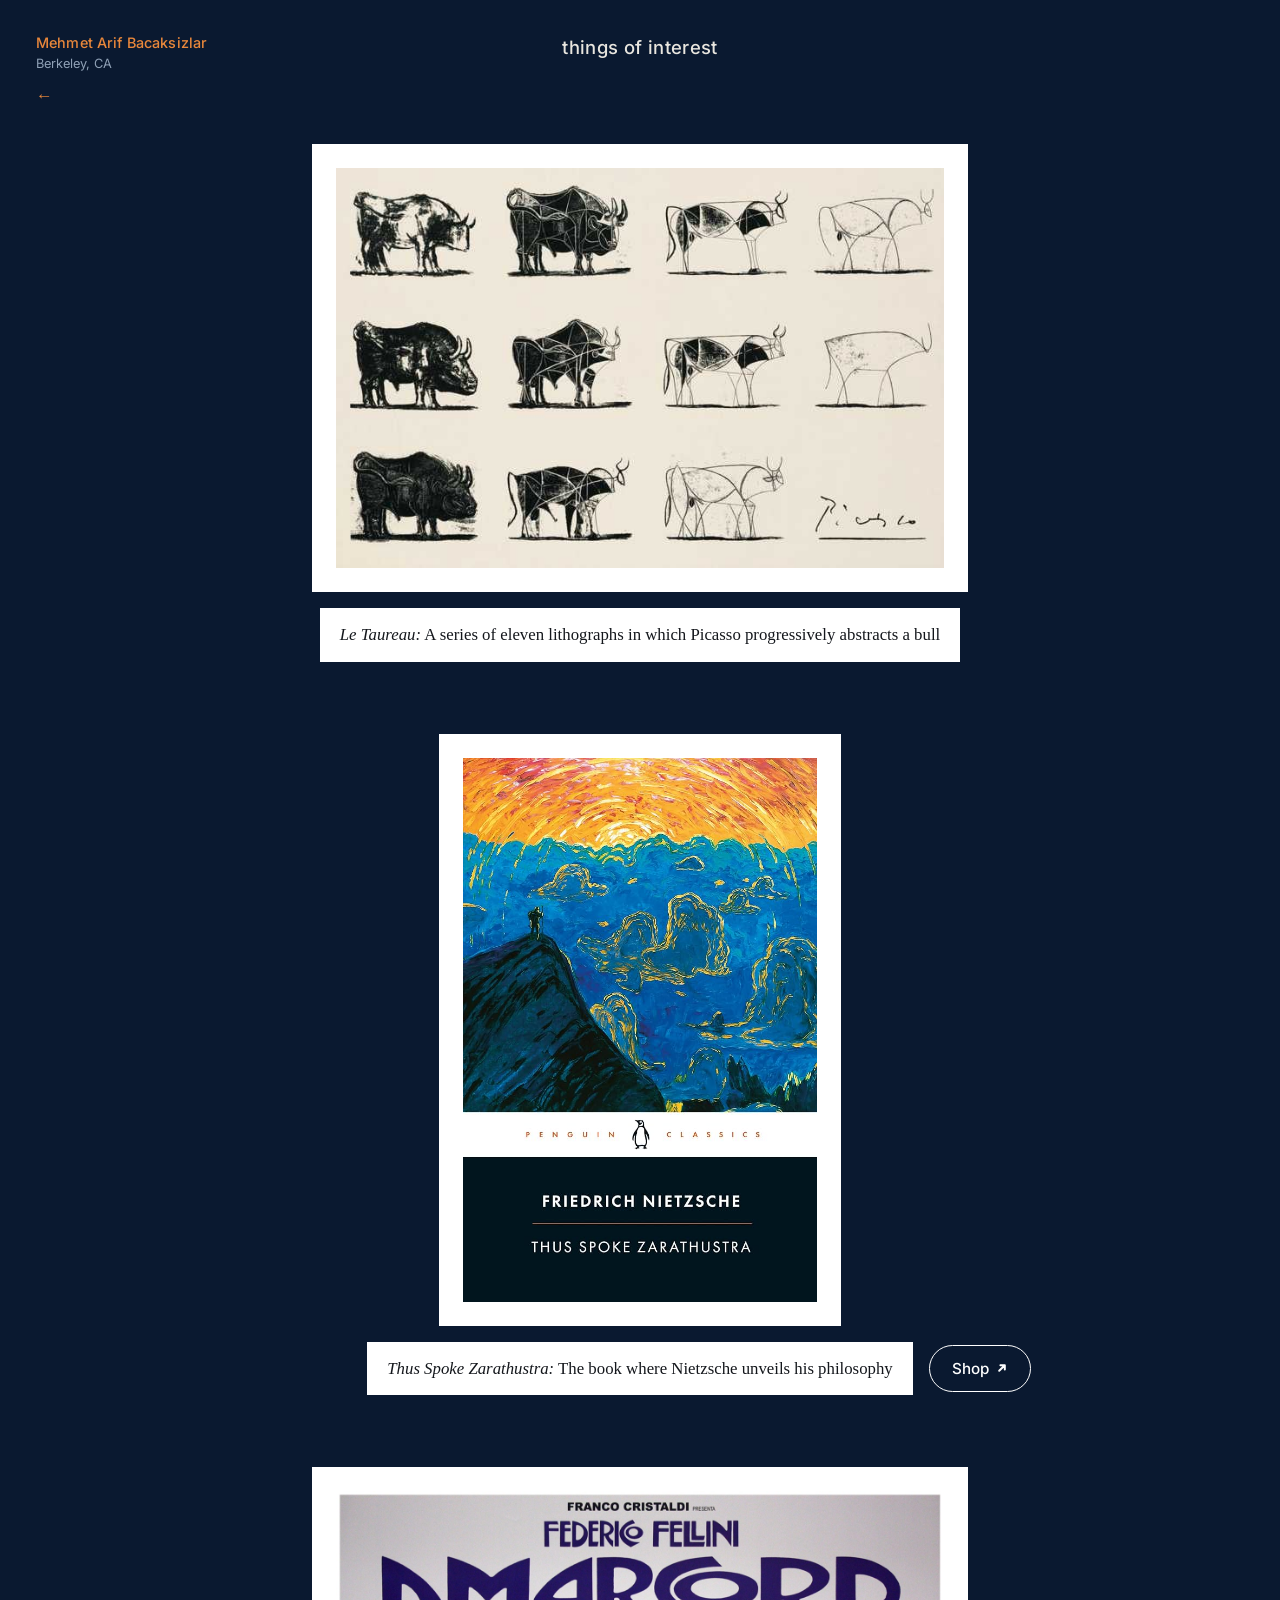
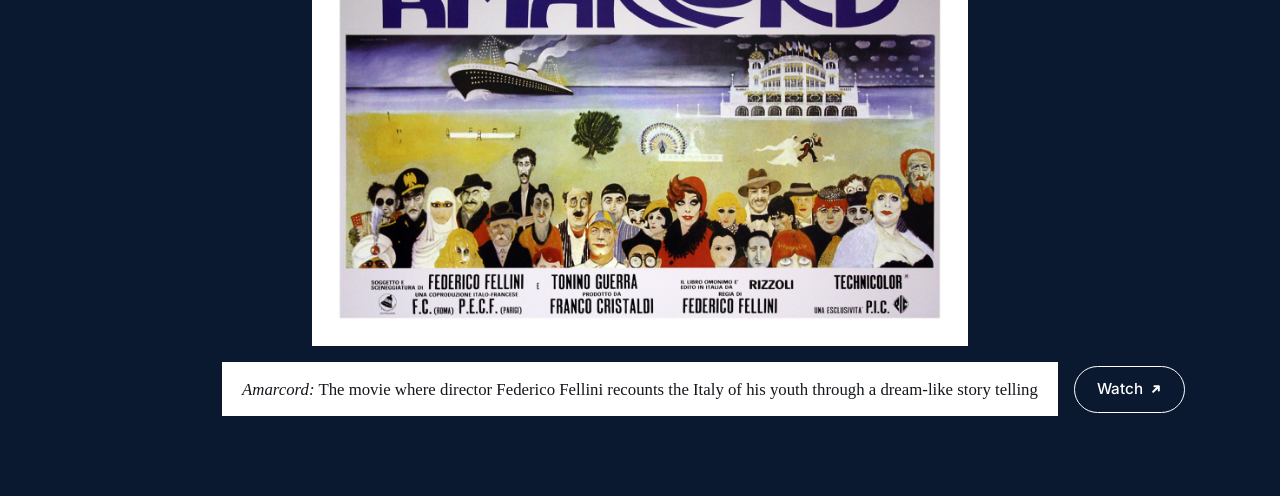
==== toi.html @ ca4d35c6 "Personal site: initial commit" ====
<!DOCTYPE html>
<html lang="en">
<head>
  <meta charset="UTF-8">
  <meta name="viewport" content="width=device-width, initial-scale=1.0">
  <title>t o i — Mehmet Arif Bacaksizlar</title>
  <meta name="description" content="Things of interest — Mehmet Arif Bacaksizlar.">
  <meta name="robots" content="noindex, nofollow">
  <link rel="stylesheet" href="fonts/inter.css">
  <link rel="stylesheet" href="style.css">
</head>
<body>
  <main class="landing gallery">
    <div class="landing-id">
      <a class="name" href="index.html">Mehmet Arif Bacaksizlar</a>
      <div class="place">Berkeley, CA</div>
      <a class="back" href="index.html" aria-label="Back to the main page">&larr;</a>
    </div>
    <h1 class="index-heading page-top">things of interest</h1>
    <div class="toi-item">
      <figure class="toi-frame">
        <img src="images/bull.jpg" alt="Picasso, The Bull — lithograph" width="700" height="460">
      </figure>
      <div class="toi-caption">
        <p><em>Le Taureau:</em> A series of eleven lithographs in which Picasso progressively abstracts a bull</p>
      </div>
    </div>
    <div class="toi-item">
      <figure class="toi-frame">
        <img src="images/zarathustra.jpg" alt="Thus Spoke Zarathustra — book cover" width="652" height="1000">
      </figure>
      <div class="toi-caption-row">
        <div class="toi-caption">
          <p><em>Thus Spoke Zarathustra:</em> The book where Nietzsche unveils his philosophy</p>
        </div>
        <a class="shop" href="https://www.amazon.com/dp/0140441182?lv=shuf&amp;channelId=500&amp;plpRedirect=mhFallback" target="_blank" rel="noopener">Shop <span class="up"><svg width="12" height="12" viewBox="0 0 12 12" aria-hidden="true"><path d="M3.2 8.8 L8.8 3.2 M4.4 3.2 H8.8 V7.6" stroke="currentColor" stroke-width="2" fill="none" stroke-linecap="round" stroke-linejoin="round"/></svg></span></a>
      </div>
    </div>
    <div class="toi-item">
      <figure class="toi-frame">
        <img src="images/amarcord.jpg" alt="Amarcord — Federico Fellini film poster" width="1400" height="992">
      </figure>
      <div class="toi-caption-row">
        <div class="toi-caption">
          <p><em>Amarcord:</em> The movie where director Federico Fellini recounts the Italy of his youth through a dream-like story telling</p>
        </div>
        <a class="shop" href="https://tv.apple.com/us/movie/amarcord/umc.cmc.2xbg32m8ez1rva70lg6f7z6t3" target="_blank" rel="noopener">Watch <span class="up"><svg width="12" height="12" viewBox="0 0 12 12" aria-hidden="true"><path d="M3.2 8.8 L8.8 3.2 M4.4 3.2 H8.8 V7.6" stroke="currentColor" stroke-width="2" fill="none" stroke-linecap="round" stroke-linejoin="round"/></svg></span></a>
      </div>
    </div>
  </main>
</body>
</html>
---- fonts/inter.css ----
/* Inter — self-hosted (from @fontsource/inter, SIL Open Font License).
   Replaces the Google Fonts CDN link so pages render without a third-party
   round trip and work fully offline. */
@font-face {
  font-family: 'Inter';
  font-style: normal;
  font-weight: 400;
  font-display: swap;
  src: url('./inter-latin-400-normal.woff2') format('woff2');
}
@font-face {
  font-family: 'Inter';
  font-style: normal;
  font-weight: 500;
  font-display: swap;
  src: url('./inter-latin-500-normal.woff2') format('woff2');
}
---- style.css ----
/* ==========================================================
   Mehmet Arif Bacaksizlar — personal site
   Minimal, dark navy, literary serif.
   ========================================================== */

:root {
  --navy: #0a1930;          /* page background — dark navy */
  --navy-lifted: #12233f;   /* subtle lifted surface (hovers, rules) */
  --ink: #e9e6df;           /* primary text — warm ivory */
  --ink-essay: #d8cfba;     /* essay body — softer parchment, 11.4:1 on navy */
  --ink-muted: #8fa0b5;     /* secondary text — soft slate */
  --line: #22344f;          /* hairline rules and borders */
  --measure: 41rem;         /* comfortable reading width */
  --sans: "Inter", -apple-system, "Helvetica Neue", Arial, sans-serif;
  --accent: #e8873b;        /* warm orange — complement of the navy */
}

* {
  margin: 0;
  padding: 0;
  box-sizing: border-box;
}

html {
  font-size: 100%;
}

body {
  background: var(--navy);
  color: var(--ink);
  font-family: var(--sans);
  font-weight: 400;
  line-height: 1.7;
  -webkit-font-smoothing: antialiased;
  text-rendering: optimizeLegibility;
}

::selection {
  background: var(--ink);
  color: var(--navy);
}

a {
  color: var(--ink);
  text-decoration: none;
}

/* Present to screen readers, invisible on screen. position:absolute keeps it
   out of the flex flow, so adding one changes no layout anywhere. */
.visually-hidden {
  position: absolute;
  width: 1px;
  height: 1px;
  margin: -1px;
  padding: 0;
  overflow: hidden;
  clip: rect(0 0 0 0);
  clip-path: inset(50%);
  white-space: nowrap;
  border: 0;
}

/* Honour the OS "reduce motion" setting — the hover nudges on the back arrow
   and the Shop button can be unpleasant for motion-sensitive visitors. */
@media (prefers-reduced-motion: reduce) {
  *,
  *::before,
  *::after {
    animation-duration: 0.01ms !important;
    animation-iteration-count: 1 !important;
    transition-duration: 0.01ms !important;
    scroll-behavior: auto !important;
  }
}

/* ----------------------------------------------------------
   Landing page
   ---------------------------------------------------------- */

.landing {
  min-height: 100svh;
  position: relative;
  display: flex;
  align-items: center;
  justify-content: center;
  padding: 2rem;
  font-family: var(--sans);
}

.landing-id {
  position: absolute;
  top: 2rem;
  left: 2.25rem;
  text-align: left;
  line-height: 1.5;
}

.landing-id .name {
  display: block;
  font-size: 0.9rem;
  font-weight: 500;
  letter-spacing: 0.01em;
  color: var(--accent);
}

/* 21.6px tall was under the 24px minimum tap target (WCAG 2.2, 2.5.8).
   The negative margin cancels the padding, so nothing moves on screen. */
a.name {
  padding: 0.1rem 0;
  margin: -0.1rem 0;
}

a.name:hover,
a.name:focus-visible {
  text-decoration: underline;
  text-underline-offset: 4px;
  text-decoration-thickness: 1px;
}

.landing-id .back {
  display: inline-block;
  margin: 0.4rem 0 0 -0.5rem;
  padding: 0.5rem;
  font-size: 1.05rem;
  line-height: 1;
  color: var(--accent);
  transition: transform 0.2s ease;
}

.landing-id .back:hover,
.landing-id .back:focus-visible {
  transform: translateX(-4px);
}

.landing-id .place {
  font-size: 0.8rem;
  color: var(--ink-muted);
}

.landing .menu {
  display: flex;
  flex-direction: column;
  align-items: center;
  gap: 1.5rem;
  text-align: center;
}

.landing .enter {
  font-size: 1.5rem;
  font-weight: 400;
  letter-spacing: 0.02em;
  color: var(--accent);
  transition: opacity 0.2s ease;
}

.landing .enter:hover,
.landing .enter:focus-visible {
  text-decoration: underline;
  text-underline-offset: 5px;
  text-decoration-thickness: 1px;
}

.index-heading {
  font-size: 1.15rem;
  font-weight: 500;
  letter-spacing: 0.02em;
  color: var(--ink);
  text-align: center;
  margin-bottom: 2.5rem;
}

.index-heading.page-top {
  position: absolute;
  top: 2rem;
  left: 50%;
  transform: translateX(-50%);
  margin-bottom: 0;
  white-space: nowrap;
}

/* on narrow windows the centered heading would collide with the
   name block in the corner — drop it below the name instead */
@media (max-width: 860px) {
  .index-heading.page-top {
    top: 6.25rem;
  }
}

/* gallery flow: items stack from below the heading and the page scrolls */
.landing.gallery {
  flex-direction: column;
  align-items: center;
  justify-content: flex-start;
  gap: 4.5rem;
  padding: 9rem 2rem 5rem;
}

.toi-item {
  width: fit-content;
  margin: 0 auto;
}

.toi-frame {
  background: #ffffff;
  padding: 1.5rem;
  display: block;
  width: fit-content;
  margin: 0 auto;
}

.toi-caption {
  background: #ffffff;
  margin: 1rem auto 0;
  padding: 0.9rem 1.25rem;
  width: fit-content;
  max-width: 100%;
  text-align: center;
  font-family: "Times New Roman", Times, serif;
  font-size: 1.05rem;
  color: #14171c;
  line-height: 1.5;
}

.toi-caption em {
  font-style: italic;
}

/* grid keeps the caption box perfectly centered under the image,
   with the shop button hanging off to its right */
.toi-caption-row {
  display: grid;
  grid-template-columns: 1fr auto 1fr;
  align-items: center;
  gap: 1rem;
  margin-top: 1rem;
}

.toi-caption-row .toi-caption {
  margin: 0;
  grid-column: 2;
}

.toi-caption-row .shop {
  grid-column: 3;
  justify-self: start;
}

@media (max-width: 700px) {
  .toi-caption-row {
    grid-template-columns: 1fr;
  }

  .toi-caption-row .toi-caption {
    grid-column: 1;
  }

  .toi-caption-row .shop {
    grid-column: 1;
    justify-self: center;
  }
}

.shop {
  display: inline-flex;
  align-items: center;
  gap: 0.4rem;
  background: transparent;
  border: 1.5px solid #ffffff;
  color: #ffffff;
  font-family: var(--sans);
  font-weight: 500;
  font-size: 0.95rem;
  padding: 0.6rem 1.4rem;
  border-radius: 999px;
  transition: background 0.2s ease;
}

.shop:hover,
.shop:focus-visible {
  background: rgba(255, 255, 255, 0.12);
}

.shop .up {
  display: inline-flex;
  transition: transform 0.2s ease;
}

.shop:hover .up {
  transform: translate(2px, -2px);
}

.toi-frame img {
  display: block;
  /* the third term is the page's 2rem gutters plus the frame's own 1.5rem
     padding, doubled — it keeps the white frame inside the content box on
     narrow screens so it can actually centre. Desktop and tablet still land
     on the first two terms, so nothing changes there. */
  max-width: min(38rem, 78vw, calc(100vw - 7rem));
  max-height: 34rem;
  width: auto;
  height: auto;
}

.landing-contact {
  position: absolute;
  /* 2rem minus the 0.15rem padding added to the links below, so the block
     sits at exactly the same height on screen as it did before */
  bottom: 1.85rem;
  left: 2.25rem;
  display: flex;
  flex-direction: column;
  /* 0.05rem gap + 0.15rem padding on each link below = the same 0.35rem of
     visible space between "mail" and "linkedin" as before */
  gap: 0.05rem;
  line-height: 1.5;
}

.landing-contact a {
  font-size: 0.85rem;
  color: var(--accent);
  transition: opacity 0.2s ease;
  /* grows the tap target from 20px to 25px without moving the text */
  padding: 0.15rem 0;
}

.landing-contact a:hover,
.landing-contact a:focus-visible {
  text-decoration: underline;
  text-underline-offset: 4px;
  text-decoration-thickness: 1px;
}

/* ----------------------------------------------------------
   Inner pages (thoughts index + essays)
   ---------------------------------------------------------- */

.page {
  max-width: var(--measure);
  margin: 0 auto;
  padding: 8.5rem 1.5rem 6rem;
}

/* --- Thoughts index (centered, titles + dates only) --- */

.thought-index {
  list-style: none;
  text-align: center;
  display: flex;
  flex-direction: column;
  gap: 2.25rem;
  font-family: var(--sans);
}

.thought-index .t {
  display: inline-block;
  font-size: 1.05rem;
  font-weight: 400;
  letter-spacing: 0.02em;
  color: var(--accent);
}

.thought-index .t::before {
  content: "\2022";
  content: "\2022" / ""; /* same dot, but not announced as "bullet" aloud.
                            older browsers drop this line and keep the one above */
  margin-right: 0.55em;
  display: inline-block; /* keeps the dot out of the hover underline */
}

.thought-index a:hover .t,
.thought-index a:focus-visible .t {
  text-decoration: underline;
  text-underline-offset: 5px;
  text-decoration-thickness: 1px;
}

.thought-index .d {
  display: inline-block;
  margin-left: 0.9em;
  font-size: 0.75rem;
  letter-spacing: 0.08em;
  text-transform: uppercase;
  color: var(--ink-muted);
}

/* --- Essay article --- */

.essay header {
  margin-bottom: 3rem;
}

.essay h1 {
  font-size: clamp(1.6rem, 4vw, 2.1rem);
  font-weight: 500;
  letter-spacing: -0.01em;
  line-height: 1.25;
  color: var(--accent);
  margin-bottom: 0.9rem;
}

.essay .essay-date {
  font-size: 0.75rem;
  color: var(--ink-muted);
  letter-spacing: 0.06em;
  text-transform: uppercase;
}

/* Sizing is tuned against characters per line, not against taste: 16px in a
   41rem column ran 78 characters, past the comfortable ceiling. 18px brings it
   to 69 without touching the column width. The bottom margin is deliberately
   larger than one line (1.14x) — at 1.5rem the gap between paragraphs was
   tighter than the leading inside them, so paragraphs ran together. */
.essay p {
  color: var(--ink-essay);
  font-size: 1.125rem;
  line-height: 1.75;
  text-align: justify;
  hyphens: auto;
  -webkit-hyphens: auto;
  margin-bottom: 2.25rem;
}

.essay em {
  font-style: italic;
}

/* ----------------------------------------------------------
   Small screens
   ---------------------------------------------------------- */

/* Justified text needs roughly 45+ characters per line to look even. A phone
   column runs about 38, which forces ugly gaps between words — so below this
   width the essays fall back to left-aligned. Hyphenation goes with it: once
   the text isn't justified it only costs 3 lines in 136, and it stops words
   breaking as "emotional-ly". Desktop and tablet are untouched. */
@media (max-width: 600px) {
  .essay p {
    text-align: left;
    hyphens: none;
    -webkit-hyphens: none;
  }
}

@media (max-width: 480px) {
  .page {
    padding-top: 7.5rem;
  }
}
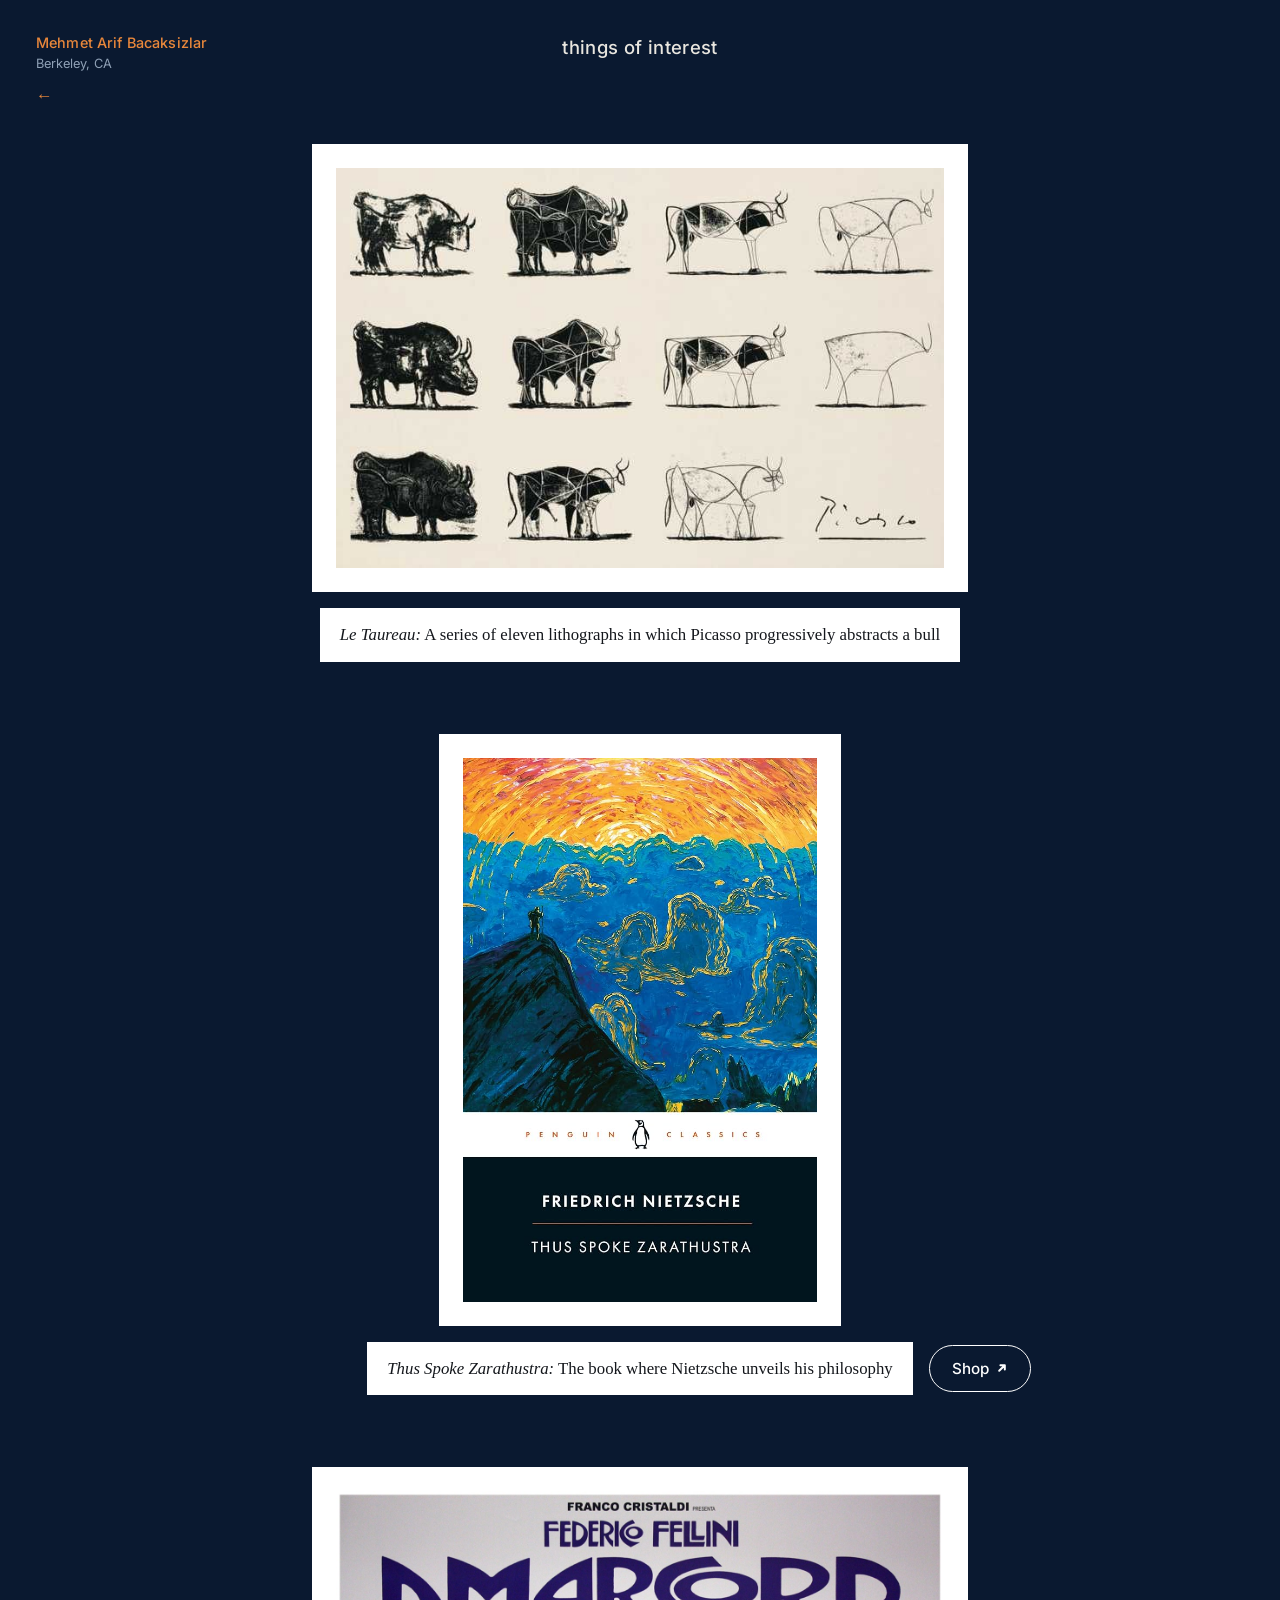
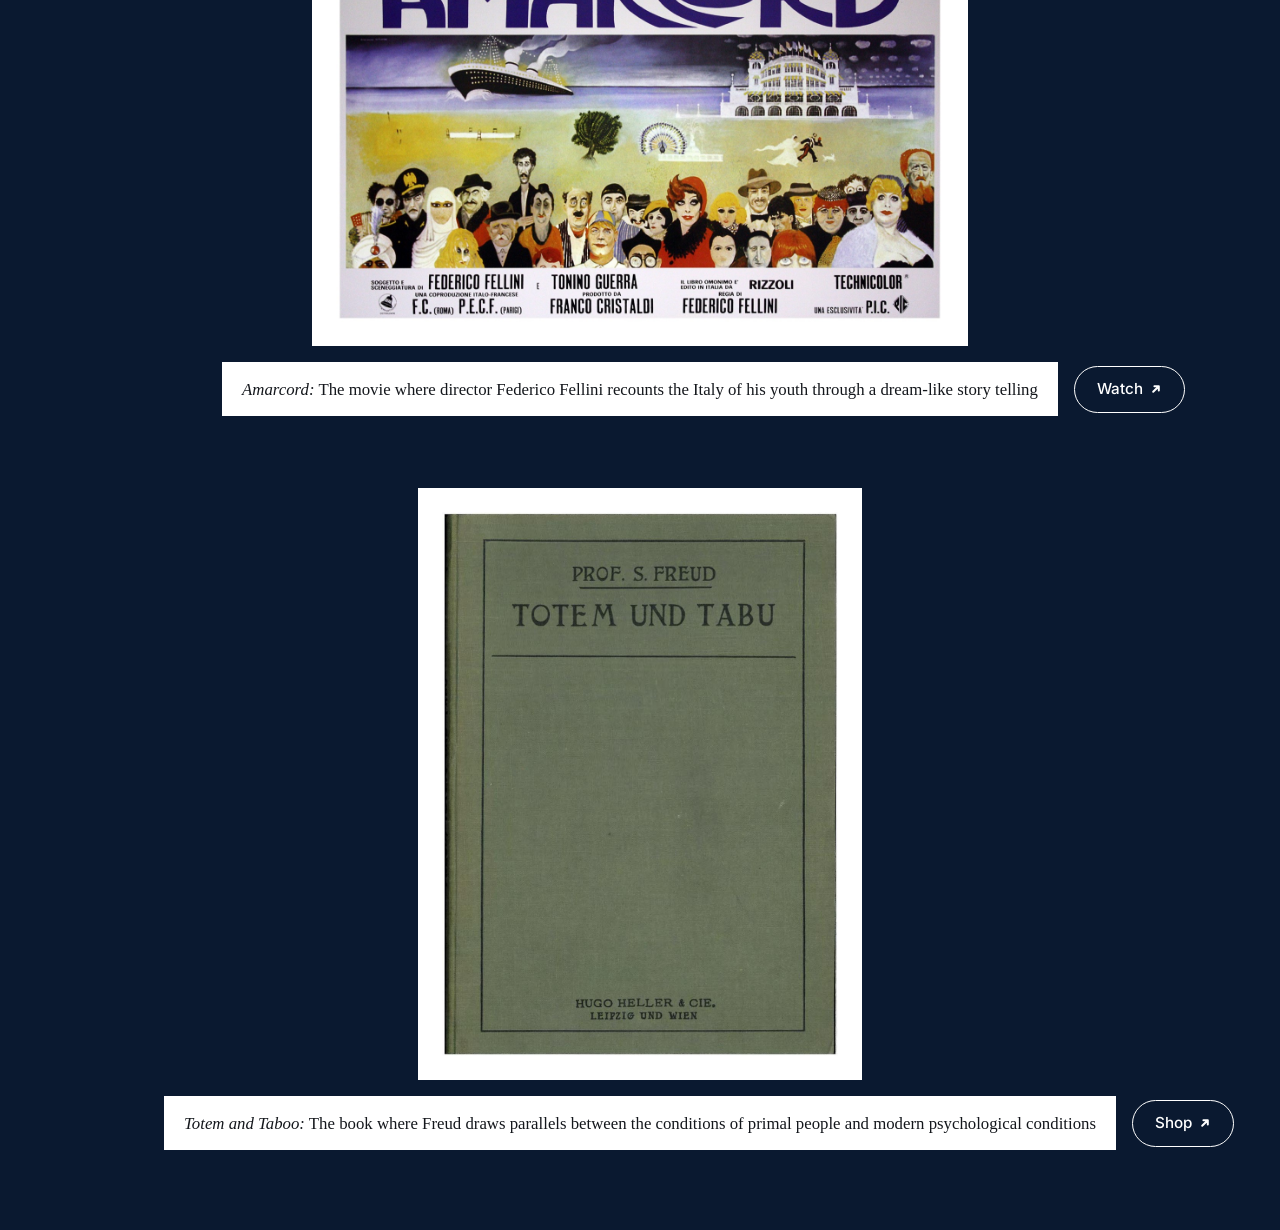
==== commit 818bcd84: "Add Totem and Taboo to things of interest Co-Authored-By: Claude Opus 4.8 <noreply@anthropic.com>" ====
--- a/toi.html
+++ b/toi.html
@@ -47,6 +47,17 @@
         <a class="shop" href="https://tv.apple.com/us/movie/amarcord/umc.cmc.2xbg32m8ez1rva70lg6f7z6t3" target="_blank" rel="noopener">Watch <span class="up"><svg width="12" height="12" viewBox="0 0 12 12" aria-hidden="true"><path d="M3.2 8.8 L8.8 3.2 M4.4 3.2 H8.8 V7.6" stroke="currentColor" stroke-width="2" fill="none" stroke-linecap="round" stroke-linejoin="round"/></svg></span></a>
       </div>
     </div>
+    <div class="toi-item">
+      <figure class="toi-frame">
+        <img src="images/totem.jpg" alt="Totem und Tabu — Sigmund Freud, book cover" width="1034" height="1417">
+      </figure>
+      <div class="toi-caption-row">
+        <div class="toi-caption">
+          <p><em>Totem and Taboo:</em> The book where Freud draws parallels between the conditions of primal people and modern psychological conditions</p>
+        </div>
+        <a class="shop" href="https://www.amazon.com/dp/1609421205?lv=shuf&amp;channelId=500&amp;plpRedirect=mhFallback" target="_blank" rel="noopener">Shop <span class="up"><svg width="12" height="12" viewBox="0 0 12 12" aria-hidden="true"><path d="M3.2 8.8 L8.8 3.2 M4.4 3.2 H8.8 V7.6" stroke="currentColor" stroke-width="2" fill="none" stroke-linecap="round" stroke-linejoin="round"/></svg></span></a>
+      </div>
+    </div>
   </main>
 </body>
 </html>
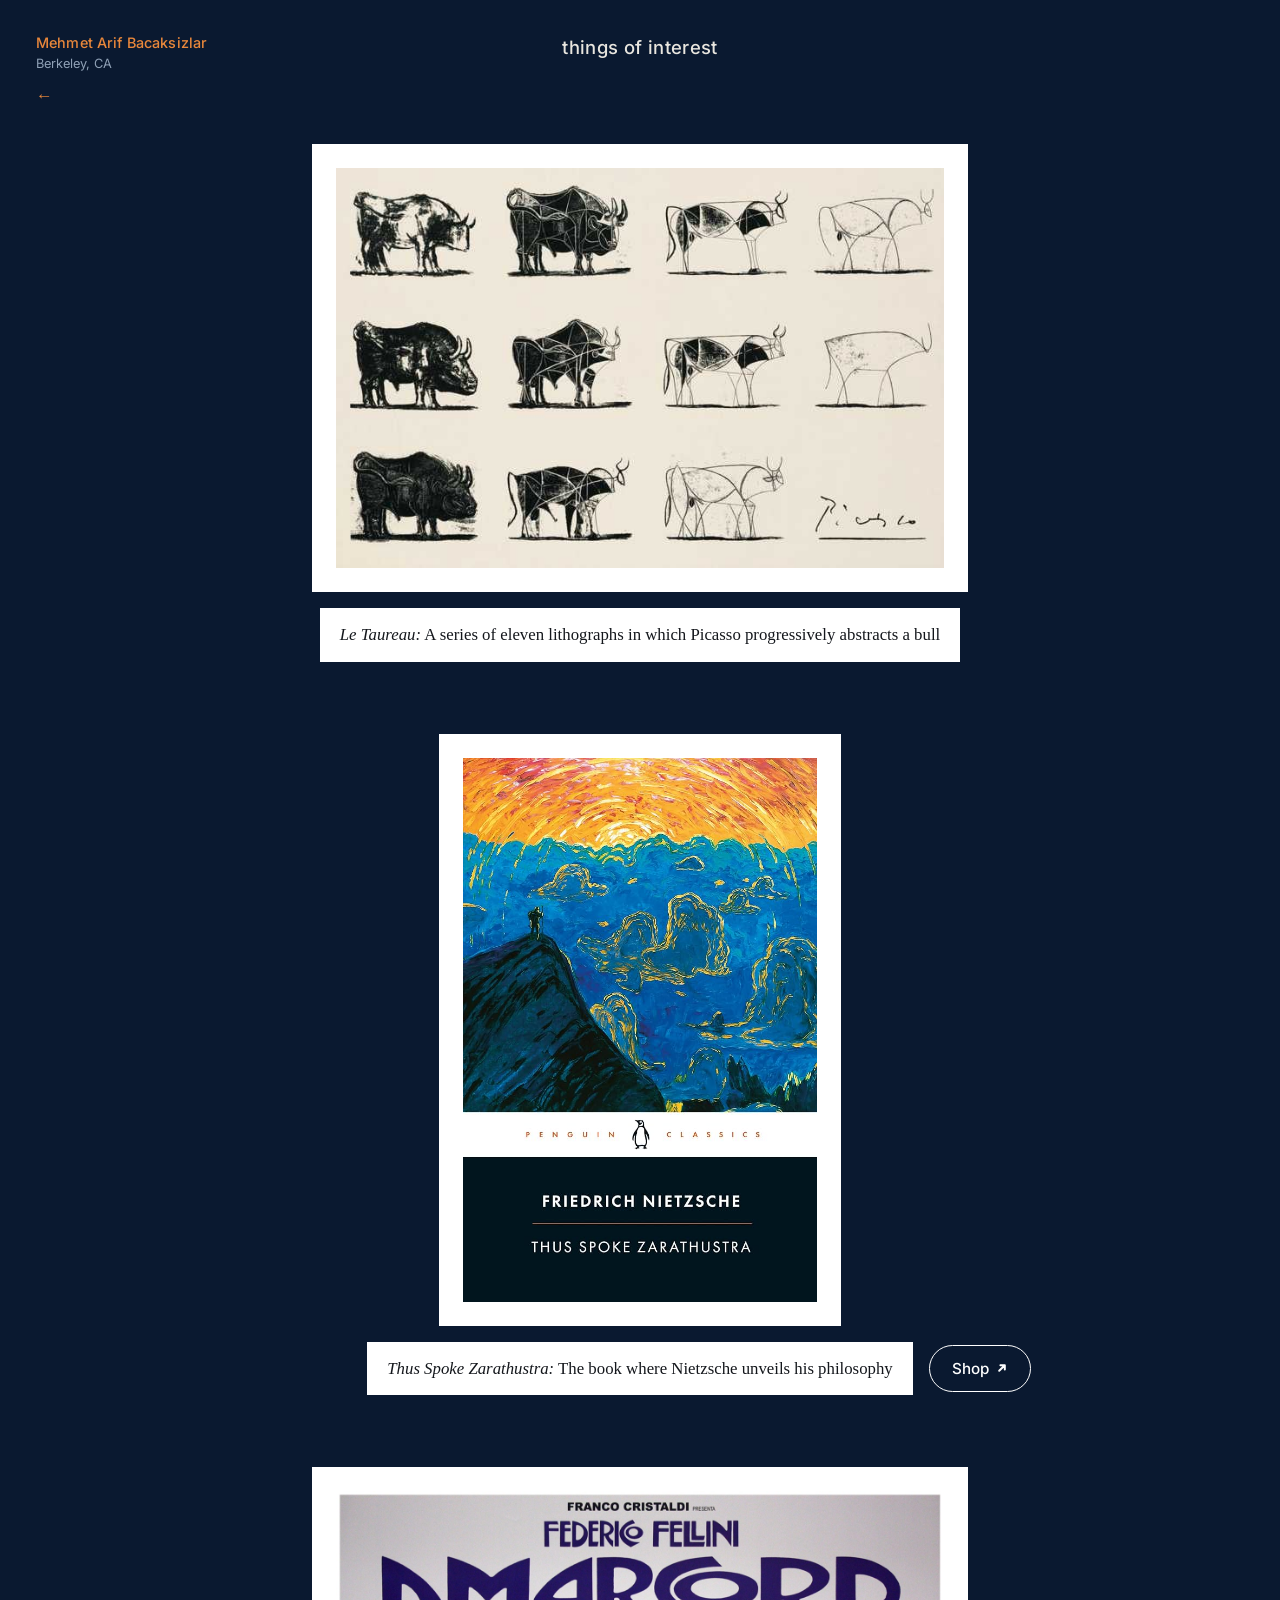
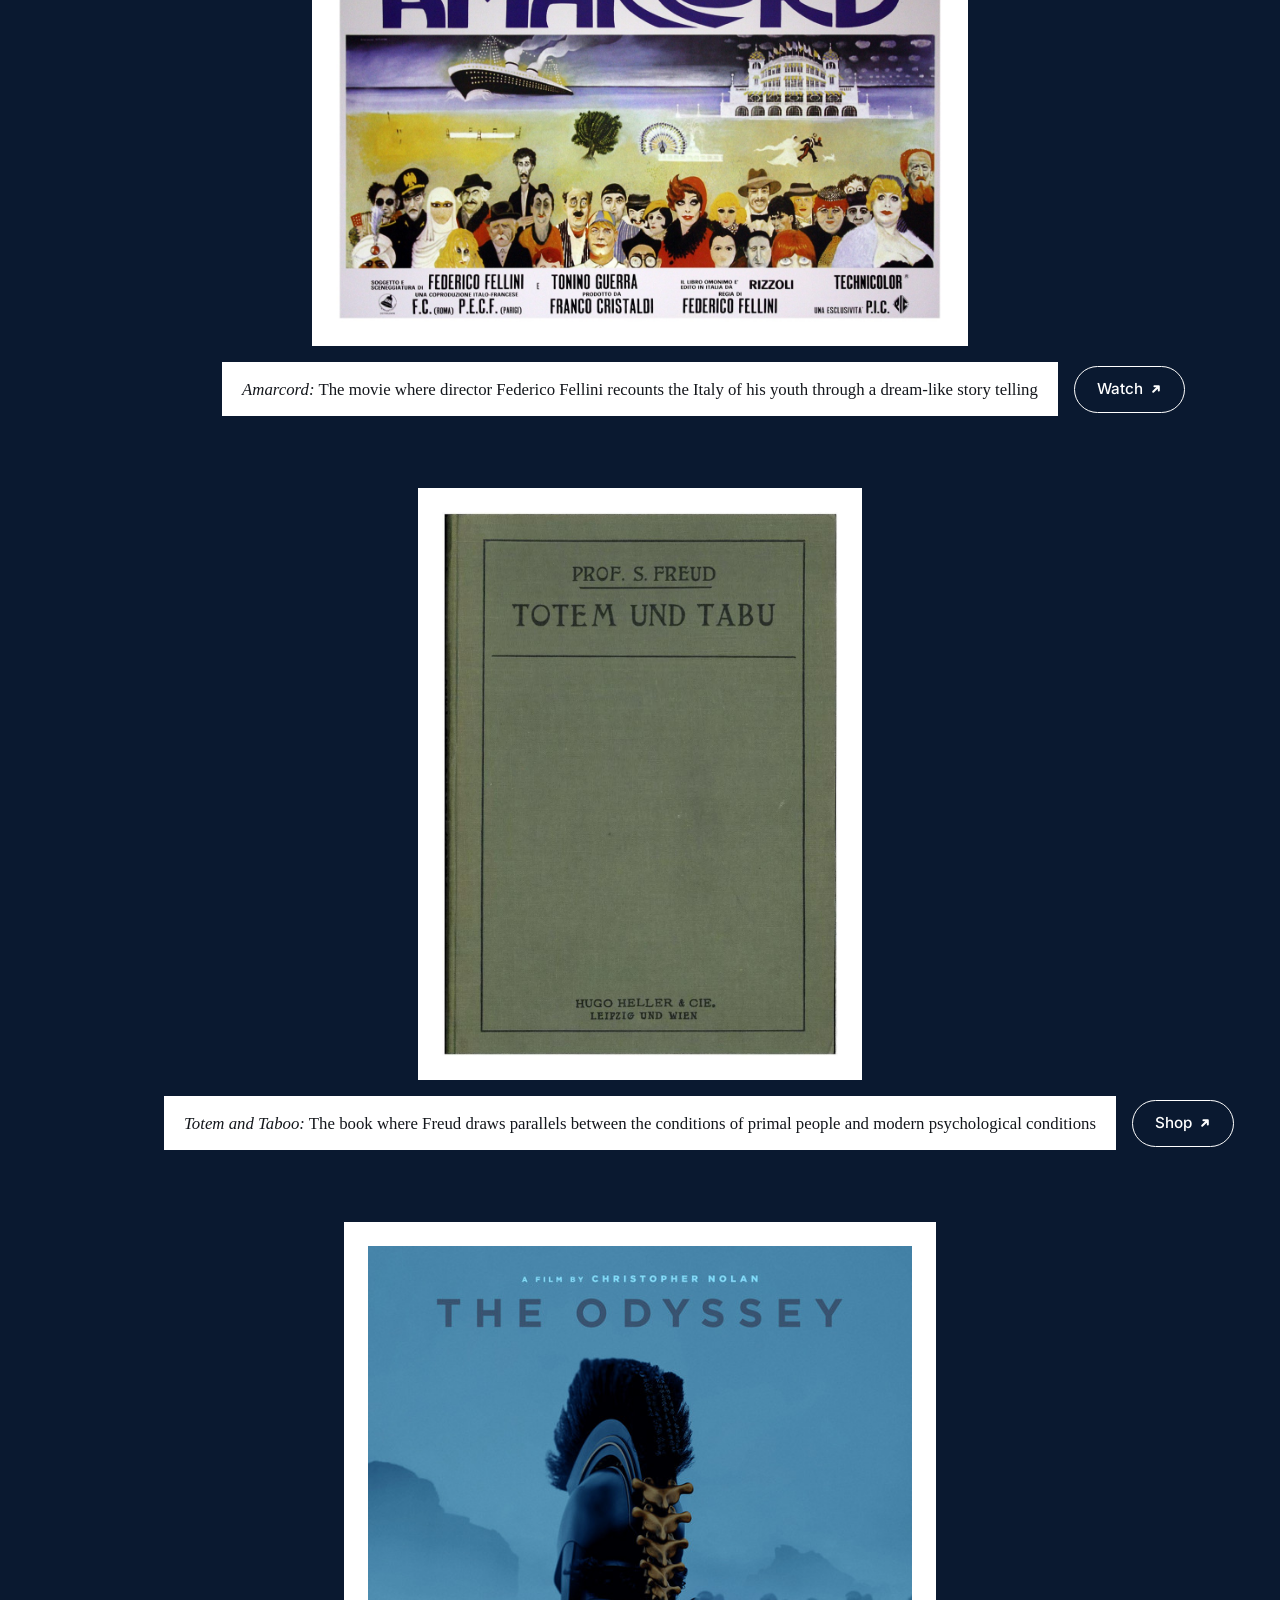
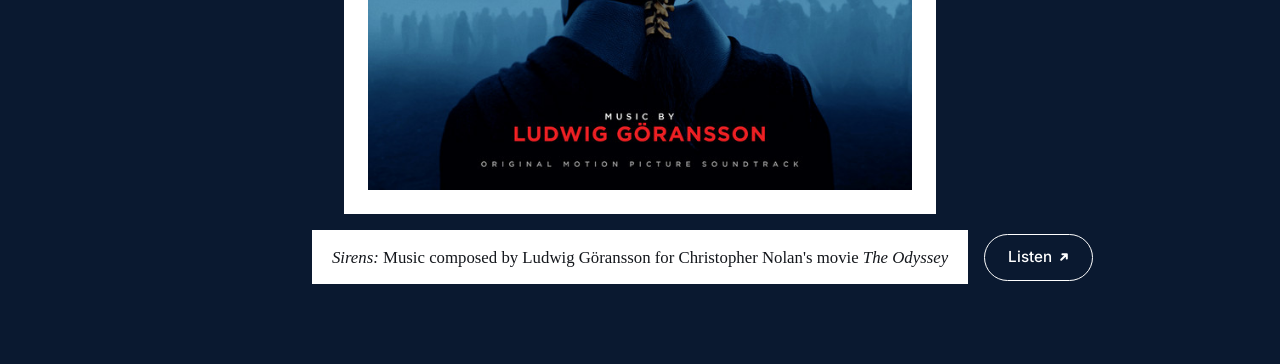
==== commit bea42e69: "Add Sirens (The Odyssey soundtrack) to things of interest Co-Authored-By: Claude Opus 4.8 <noreply@a" ====
--- a/toi.html
+++ b/toi.html
@@ -44,7 +44,7 @@
         <div class="toi-caption">
           <p><em>Amarcord:</em> The movie where director Federico Fellini recounts the Italy of his youth through a dream-like story telling</p>
         </div>
-        <a class="shop" href="https://tv.apple.com/us/movie/amarcord/umc.cmc.2xbg32m8ez1rva70lg6f7z6t3" target="_blank" rel="noopener">Watch <span class="up"><svg width="12" height="12" viewBox="0 0 12 12" aria-hidden="true"><path d="M3.2 8.8 L8.8 3.2 M4.4 3.2 H8.8 V7.6" stroke="currentColor" stroke-width="2" fill="none" stroke-linecap="round" stroke-linejoin="round"/></svg></span></a>
+        <a class="shop" href="https://www.justwatch.com/us/movie/amarcord" target="_blank" rel="noopener">Watch <span class="up"><svg width="12" height="12" viewBox="0 0 12 12" aria-hidden="true"><path d="M3.2 8.8 L8.8 3.2 M4.4 3.2 H8.8 V7.6" stroke="currentColor" stroke-width="2" fill="none" stroke-linecap="round" stroke-linejoin="round"/></svg></span></a>
       </div>
     </div>
     <div class="toi-item">
@@ -58,6 +58,17 @@
         <a class="shop" href="https://www.amazon.com/dp/1609421205?lv=shuf&amp;channelId=500&amp;plpRedirect=mhFallback" target="_blank" rel="noopener">Shop <span class="up"><svg width="12" height="12" viewBox="0 0 12 12" aria-hidden="true"><path d="M3.2 8.8 L8.8 3.2 M4.4 3.2 H8.8 V7.6" stroke="currentColor" stroke-width="2" fill="none" stroke-linecap="round" stroke-linejoin="round"/></svg></span></a>
       </div>
     </div>
+    <div class="toi-item">
+      <figure class="toi-frame">
+        <img src="images/odyssey.jpg" alt="The Odyssey — Original Motion Picture Soundtrack, Ludwig Göransson" width="640" height="640">
+      </figure>
+      <div class="toi-caption-row">
+        <div class="toi-caption">
+          <p><em>Sirens:</em> Music composed by Ludwig Göransson for Christopher Nolan's movie <em>The Odyssey</em></p>
+        </div>
+        <a class="shop" href="https://open.spotify.com/track/6i7olOxVWLxv9khPk8tvBO" target="_blank" rel="noopener">Listen <span class="up"><svg width="12" height="12" viewBox="0 0 12 12" aria-hidden="true"><path d="M3.2 8.8 L8.8 3.2 M4.4 3.2 H8.8 V7.6" stroke="currentColor" stroke-width="2" fill="none" stroke-linecap="round" stroke-linejoin="round"/></svg></span></a>
+      </div>
+    </div>
   </main>
 </body>
 </html>
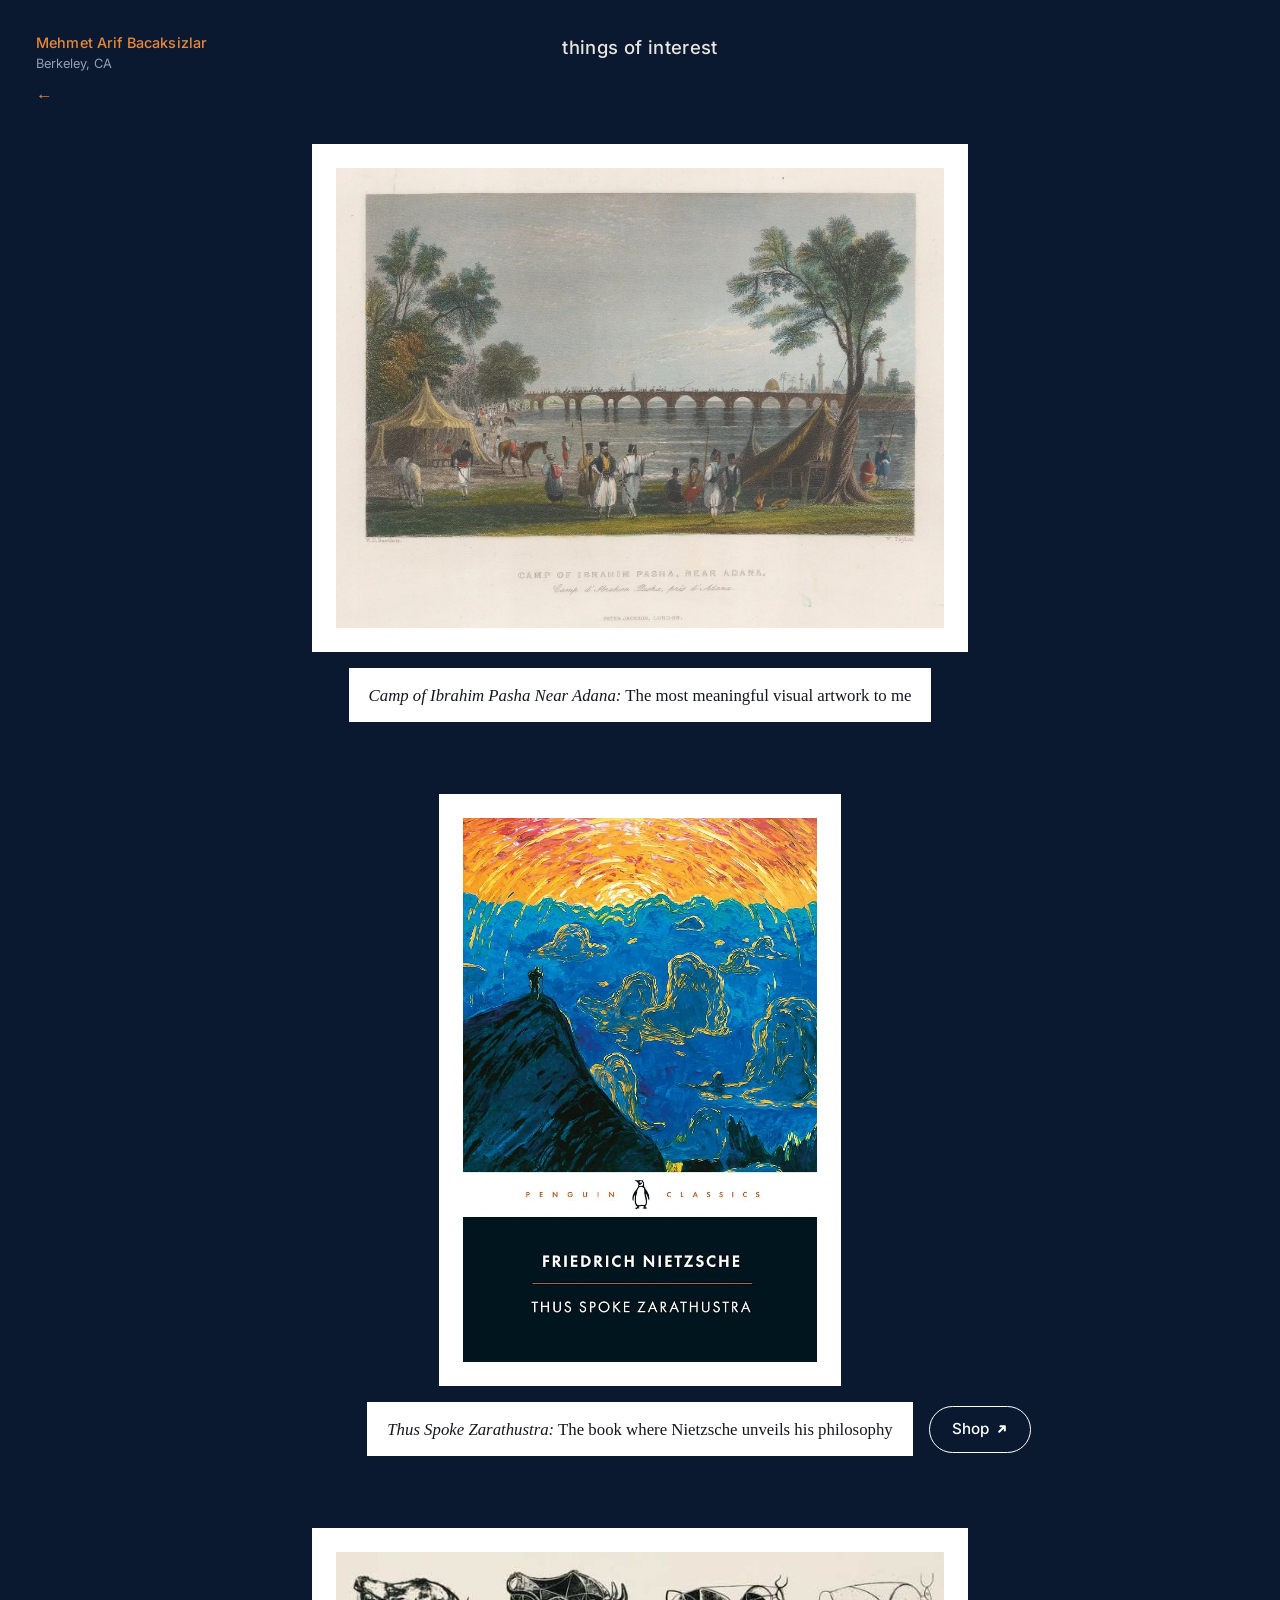
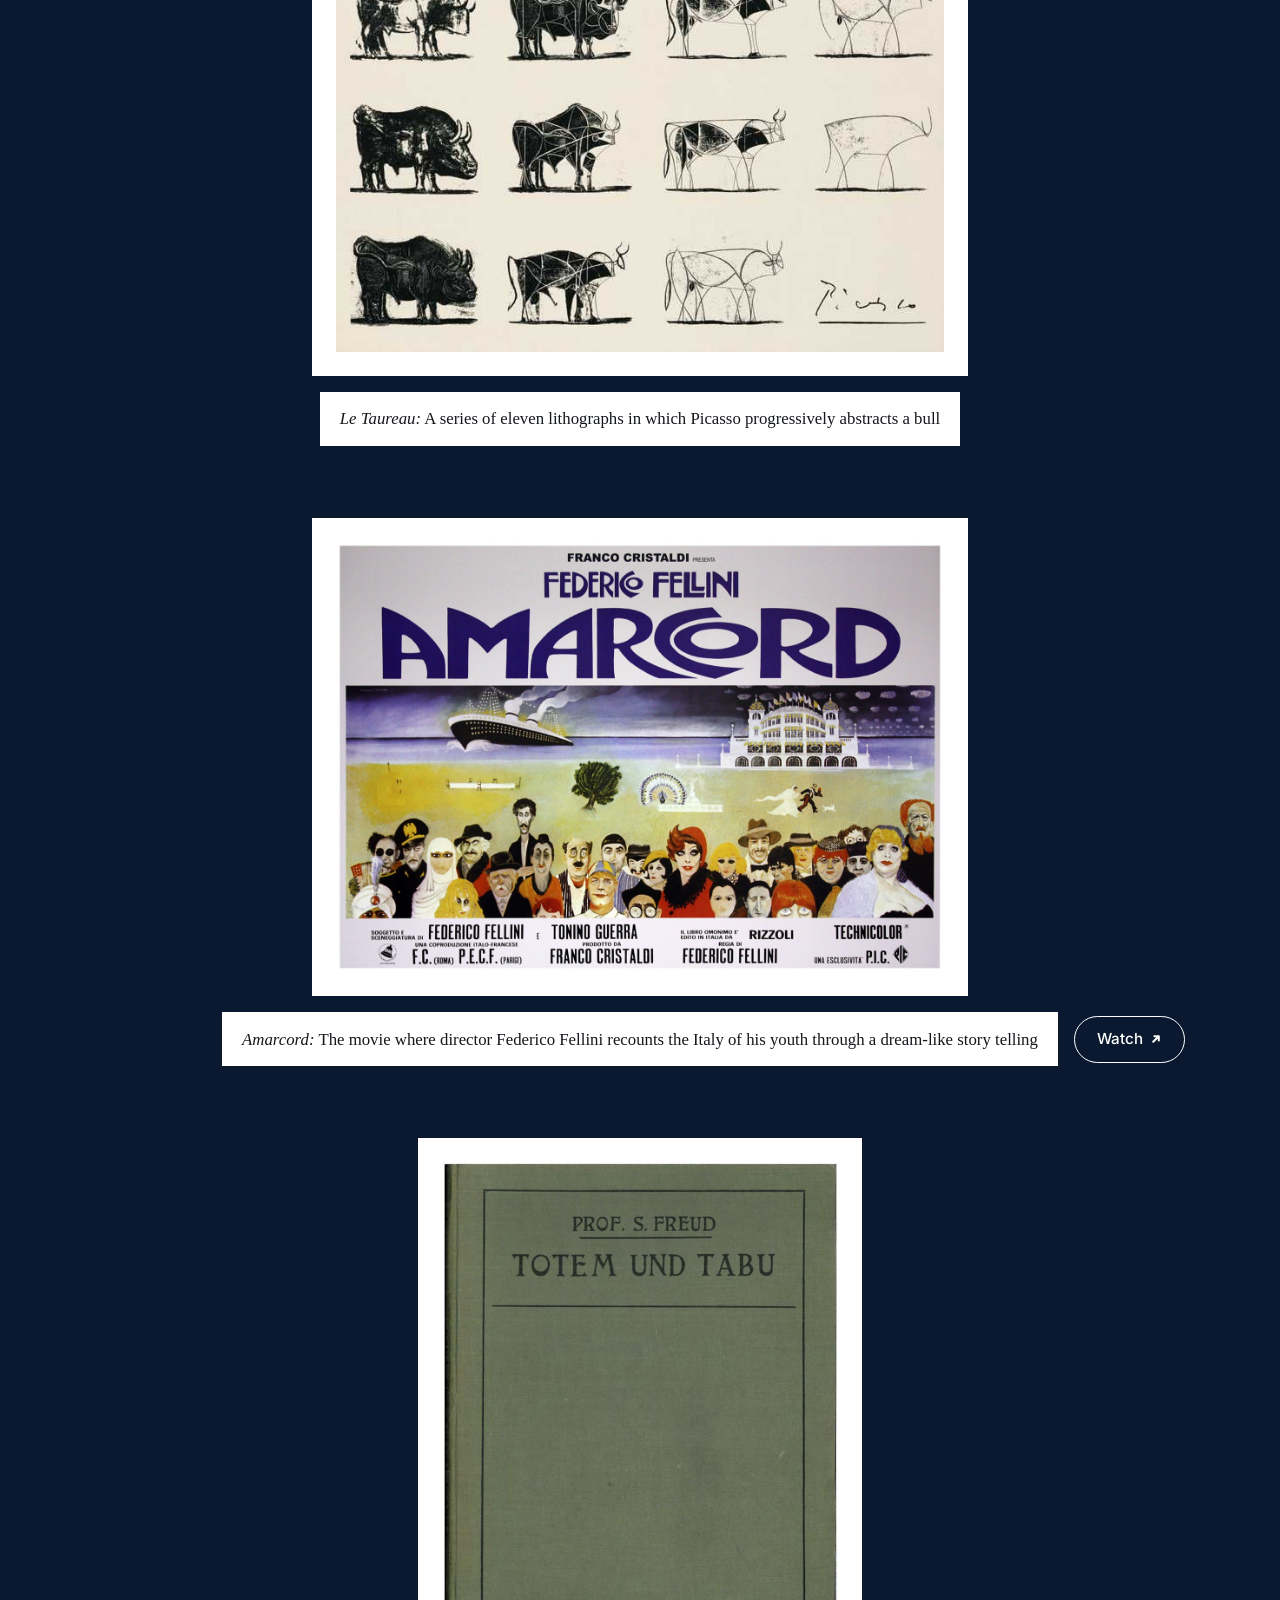
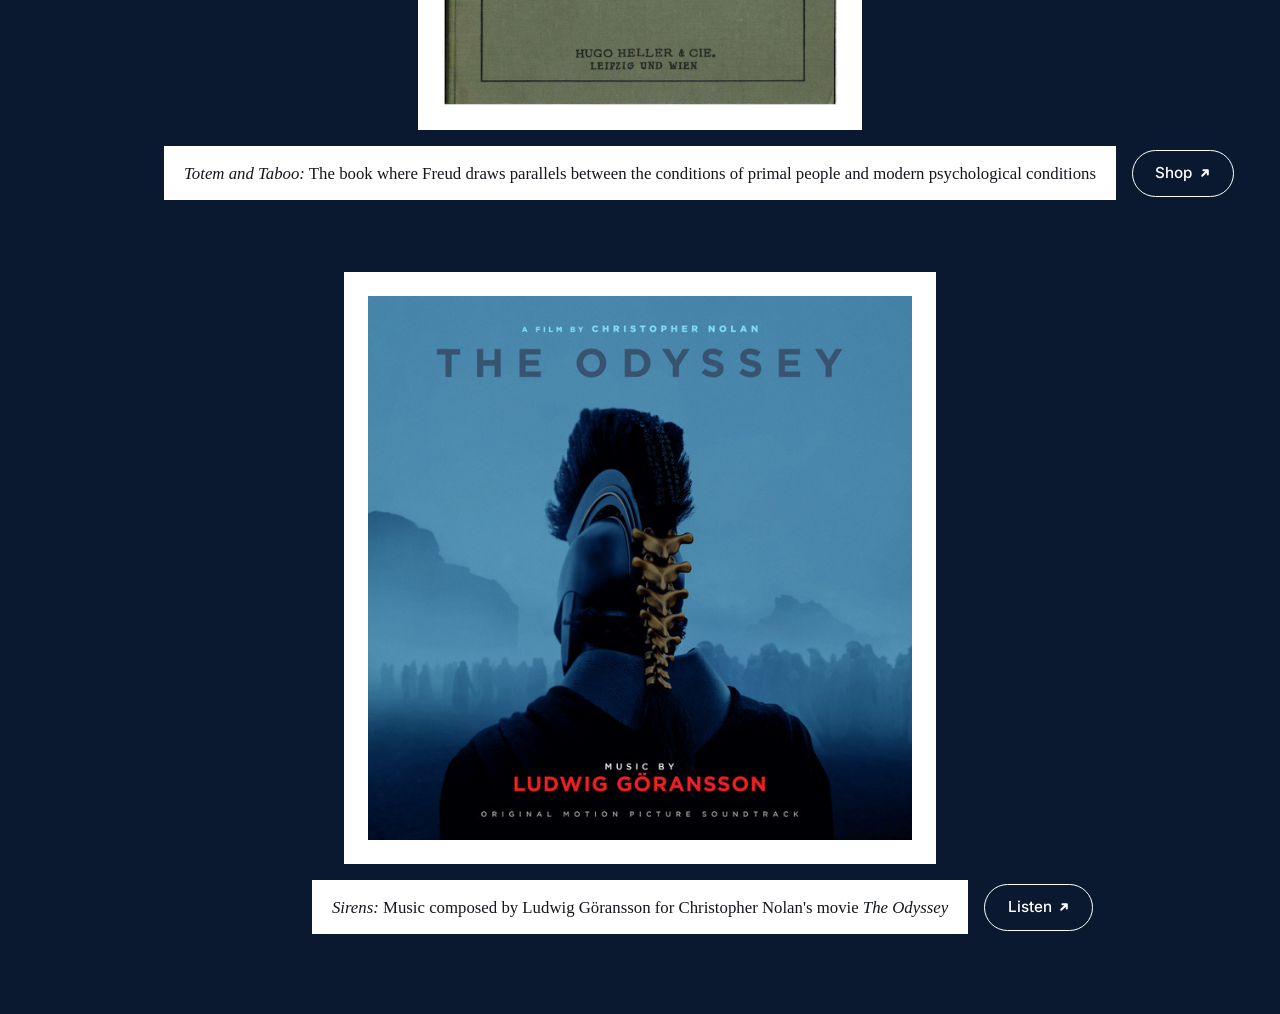
==== commit 35e80504: "Add Camp of Ibrahim Pasha at top of things of interest; reorder (Adana, Zarathustra, Bull, ...) Co-A" ====
--- a/toi.html
+++ b/toi.html
@@ -19,10 +19,10 @@
     <h1 class="index-heading page-top">things of interest</h1>
     <div class="toi-item">
       <figure class="toi-frame">
-        <img src="images/bull.jpg" alt="Picasso, The Bull — lithograph" width="700" height="460">
+        <img src="images/adana.jpg" alt="Camp of Ibrahim Pasha, near Adana — W. H. Bartlett engraving" width="1600" height="1211">
       </figure>
       <div class="toi-caption">
-        <p><em>Le Taureau:</em> A series of eleven lithographs in which Picasso progressively abstracts a bull</p>
+        <p><em>Camp of Ibrahim Pasha Near Adana:</em> The most meaningful visual artwork to me</p>
       </div>
     </div>
     <div class="toi-item">
@@ -34,6 +34,14 @@
           <p><em>Thus Spoke Zarathustra:</em> The book where Nietzsche unveils his philosophy</p>
         </div>
         <a class="shop" href="https://www.amazon.com/dp/0140441182?lv=shuf&amp;channelId=500&amp;plpRedirect=mhFallback" target="_blank" rel="noopener">Shop <span class="up"><svg width="12" height="12" viewBox="0 0 12 12" aria-hidden="true"><path d="M3.2 8.8 L8.8 3.2 M4.4 3.2 H8.8 V7.6" stroke="currentColor" stroke-width="2" fill="none" stroke-linecap="round" stroke-linejoin="round"/></svg></span></a>
+      </div>
+    </div>
+    <div class="toi-item">
+      <figure class="toi-frame">
+        <img src="images/bull.jpg" alt="Picasso, The Bull — lithograph" width="700" height="460">
+      </figure>
+      <div class="toi-caption">
+        <p><em>Le Taureau:</em> A series of eleven lithographs in which Picasso progressively abstracts a bull</p>
       </div>
     </div>
     <div class="toi-item">
